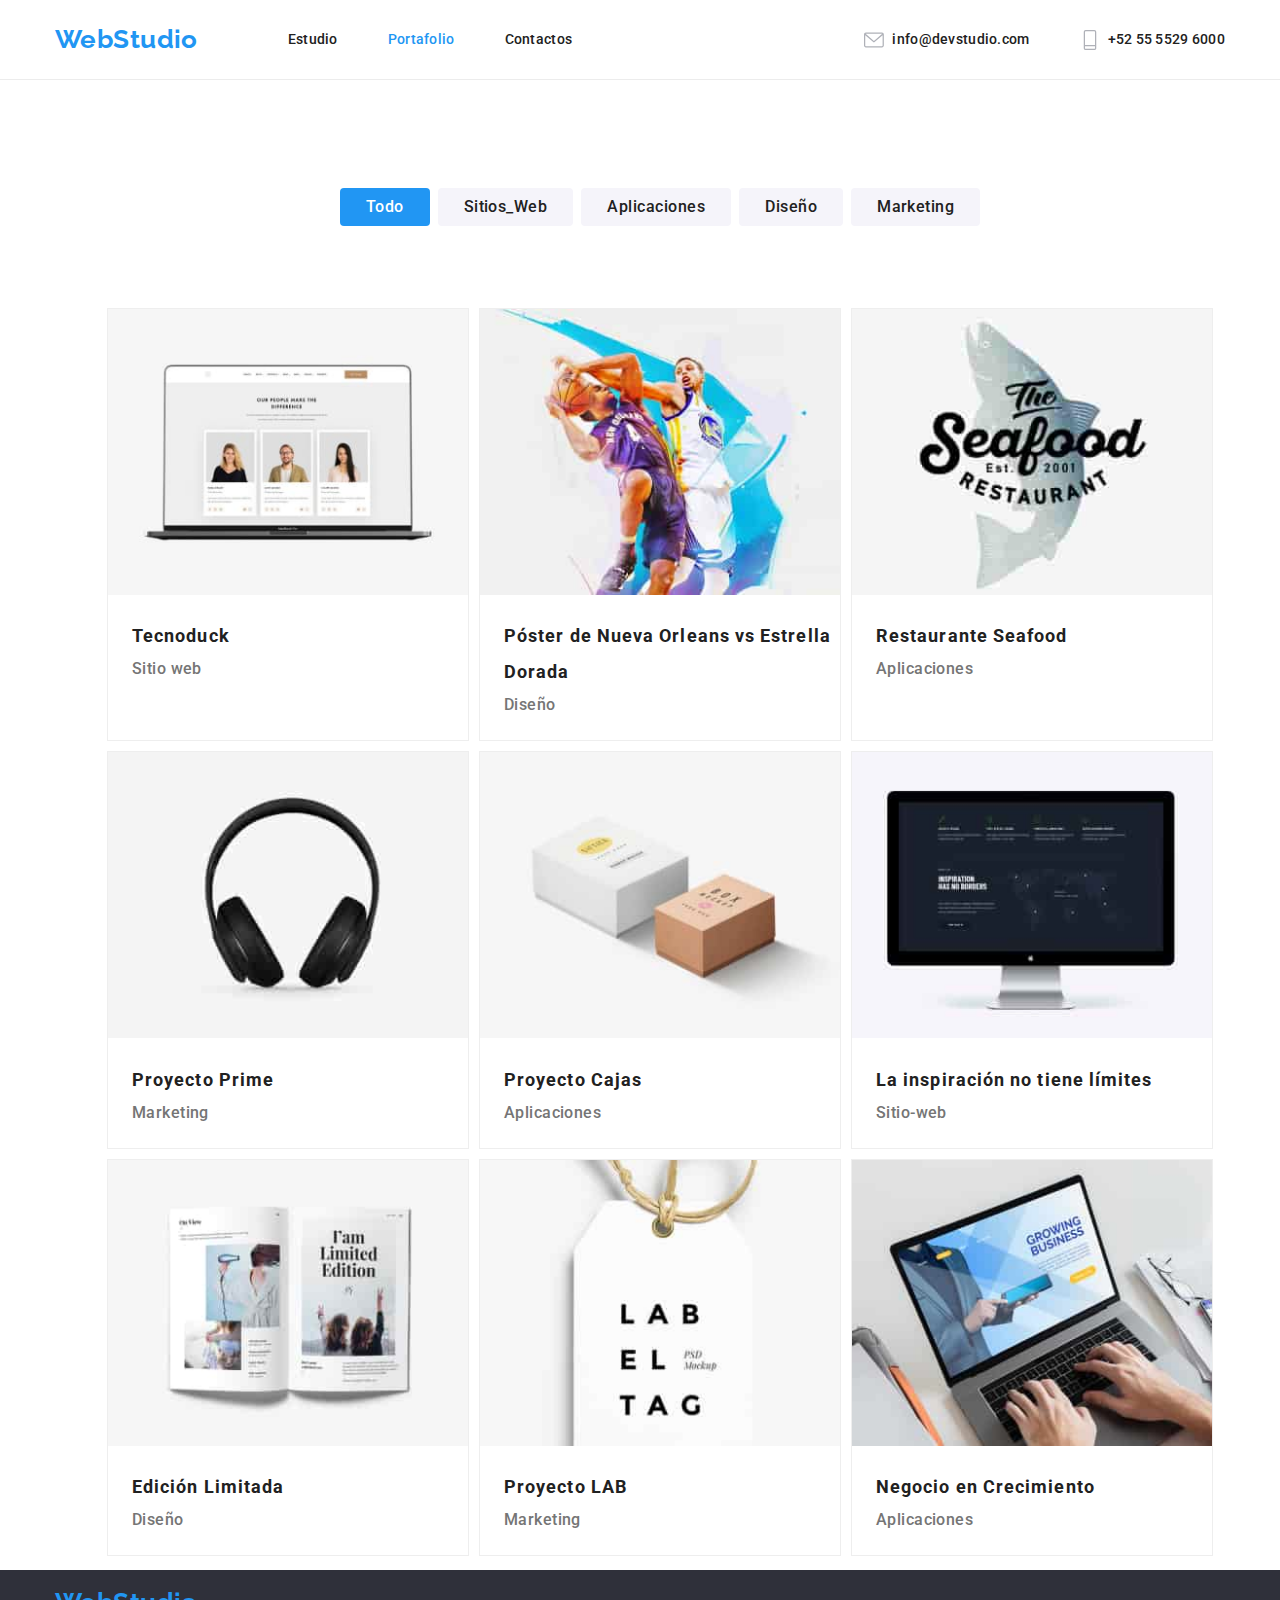
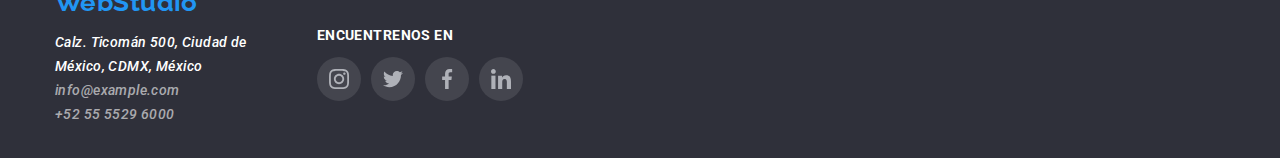
==== portfolio.html @ abdca2fd "first commit" ====
<!DOCTYPE html>
<html lang="en">
  <head>
    <meta charset="UTF-8" />
    <meta name="viewport" content="width=device-width, initial-scale=1.0" />
    <title>Portafolio</title>
    <link
      rel="stylesheet"
      href="https://cdnjs.cloudflare.com/ajax/libs/modern-normalize/1.0.0/modern-normalize.min.css"
    />
    <link rel="stylesheet" href="./css/styles.css" />
  </head>
  <body>
    <h1 class="ghost">portafolio</h1>
    <header class="header">
      <div class="header container">
        <nav class="header gap">
          <a class="link webstudio" href="index.html">WebStudio</a>
          <ul class="list gap">
            <li><a class="link textNavigation" href="index.html">Estudio</a></li>
            <li><a class="link linkNavigation" href="portfolio.html">Portafolio</a></li>
            <li><a class="link textNavigation" href="#">Contactos</a></li>
          </ul>
        </nav>
        <ul class="list textNavigation gap">
          <li class="contact_item">
            <a class="link link_icon textNavigation contact_item" href="mailto:info@devstudio.com">
              <svg class="contact_icon">
                <use href="./icons/symbol-defs.svg#icon-sobre"></use>
              </svg>
              <p>info@devstudio.com</p>
            </a>
          </li>
          <li class="contact_item">
            <a class="link link_icon textNavigation contact_item" href="tel:+525555296000">
              <svg class="contact_icon">
                <use href="./icons/symbol-defs.svg#icon-telefono"></use>
              </svg>
              <p>+52 55 5529 6000</p>
            </a>
          </li>
        </ul>
      </div>
    </header>
    <main class="main container">
      <section class="section filter_group">
        <ul class="list filter filter_gap">
          <li><button class="button all" type="button">Todo</button></li>
          <li><button class="button" type="button">Sitios_Web</button></li>
          <li><button class="button" type="button">Aplicaciones</button></li>
          <li><button class="button" type="button">Diseño</button></li>
          <li><button class="button" type="button">Marketing</button></li>
        </ul>
      </section>
      <section>
        <ul class="list proyect_section">
          <li class="proyect_li">
            <a class="link" href="#">
              <img src="./images/proyecto1.jpg" alt="tecnoduck" width="360" />
              <h3 class="proyectTitle">Tecnoduck</h3>
              <p class="proyect">Sitio web</p>
            </a>
          </li>
          <li class="proyect_li">
            <a class="link" href="#">
              <img
                src="./images/proyecto2.jpg"
                alt="poster nuevo orleans vs estrella dorada"
                width="360"
              />
              <h3 class="proyectTitle">Póster de Nueva Orleans vs Estrella Dorada</h3>
              <p class="proyect">Diseño</p>
            </a>
          </li>
          <li class="proyect_li">
            <a class="link" href="#">
              <img src="./images/proyecto3.jpg" alt="restaurante sea food" width="360" />
              <h3 class="proyectTitle">Restaurante Seafood</h3>
              <p class="proyect">Aplicaciones</p>
            </a>
          </li>
          <li class="proyect_li">
            <a class="link" href="#">
              <img src="./images/proyecto4.jpg" alt="proyecto prime" width="360" />
              <h3 class="proyectTitle">Proyecto Prime</h3>
              <p class="proyect">Marketing</p>
            </a>
          </li>
          <li class="proyect_li">
            <a class="link" href="#">
              <img src="./images/proyecto5.jpg" alt="proyecto cajas" width="360" />
              <h3 class="proyectTitle">Proyecto Cajas</h3>
              <p class="proyect">Aplicaciones</p>
            </a>
          </li>
          <li class="proyect_li">
            <a class="link" href="#">
              <img src="./images/proyecto6.jpg" alt="la inspiracion no tiene limites" width="360" />
              <h3 class="proyectTitle">La inspiración no tiene límites</h3>
              <p class="proyect">Sitio-web</p>
            </a>
          </li>
          <li class="proyect_li">
            <a class="link" href="#">
              <img src="./images/proyecto7.jpg" alt="edicion limitada" width="360" />
              <h3 class="proyectTitle">Edición Limitada</h3>
              <p class="proyect">Diseño</p>
            </a>
          </li>
          <li class="proyect_li">
            <a class="link" href="#">
              <img src="./images/proyecto8.jpg" alt="proyecto lab" width="360" />
              <h3 class="proyectTitle">Proyecto LAB</h3>
              <p class="proyect">Marketing</p>
            </a>
          </li>
          <li class="proyect_li">
            <a class="link" href="#">
              <img src="./images/proyecto9.jpg" alt="negocio en crecimiento" width="360" />
              <h3 class="proyectTitle">Negocio en Crecimiento</h3>
              <p class="proyect">Aplicaciones</p>
            </a>
          </li>
        </ul>
      </section>
    </main>
    <footer class="fondoOscuro section footer_height">
      <div class="container foot">
        <div>
          <a class="link webstudio" href="#">WebStudio</a>
          <address>
            <ul class="list footer p-0">
              <li>
                <a class="link whiteNavigation" href="#"
                  >Calz. Ticomán 500, Ciudad de <br />México, CDMX, México</a
                >
              </li>
              <li>
                <a class="link grayNavigation" href="mailto:info@example.com">info@example.com</a>
              </li>
              <li>
                <a class="link grayNavigation" href="tel:++525555296000 ">+52 55 5529 6000 </a>
              </li>
            </ul>
          </address>
        </div>
        <div>
          <h3 class="footer_social">ENCUENTRENOS EN</h3>
          <ul class="list p-0">
            <li>
              <a class="footer_icon" href="#"
                ><svg class="worker_icon">
                  <use href="./icons/symbol-defs.svg#icon-instagram-1"></use>
                </svg>
              </a>
            </li>
            <li>
              <a class="footer_icon" href="#">
                <svg class="worker_icon">
                  <use href="./icons/symbol-defs.svg#icon-twitter-1"></use>
                </svg>
              </a>
            </li>
            <li>
              <a class="footer_icon" href="#">
                <svg class="worker_icon">
                  <use href="./icons/symbol-defs.svg#icon-facebook-1"></use>
                </svg>
              </a>
            </li>
            <li>
              <a class="footer_icon" href="#">
                <svg class="worker_icon">
                  <use href="./icons/symbol-defs.svg#icon-linkedin-1"></use>
                </svg>
              </a>
            </li>
          </ul>
        </div>
      </div>
    </footer>
  </body>
</html>
---- css/styles.css ----
@import url('https://fonts.googleapis.com/css2?family=Raleway:ital,wght@0,700;1,700&display=swap');
@import url('https://fonts.googleapis.com/css2?family=Roboto:ital,wght@0,400;0,500;0,700;0,900;1,400;1,500;1,700;1,900&display=swap');

:root {
  --main-color: rgba(255, 255, 255, 1);
  --primary-color: rgba(47, 48, 58, 1);
  --webstudio-color: rgba(33, 150, 243, 1);
  --text-color: rgba(33, 33, 33, 1);
  --paragraph-color: rgba(117, 117, 117, 1);
  --filter-color: rgba(245, 244, 250, 1);
  --icon-color: rgba(175, 177, 184, 1);
}
body {
  color: var(--text-color, black);
  background-color: var(--main-color, white);
  font-family: 'Roboto', sans-serif;
  font-size: 14px;
  font-weight: 500;
  line-height: 1.17;
  letter-spacing: 0.03em;
  /*margin: 0%;*/
}
.ghost {
  display: none;
}

header {
  border-bottom: 1px solid rgba(236, 236, 236, 1);
}
.list .link:hover {
  color: var(--webstudio-color);
}
.list .link:focus {
  color: var(--webstudio-color);
}
.link {
  text-decoration: none;
}
.list {
  list-style: none;
  display: flex;
  gap: 10px;
}
.link:hover .contact_icon {
  fill: var(--webstudio-color);
}
.link:focus .contact_icon {
  fill: var(--webstudio-color);
}
.webstudio {
  color: var(--webstudio-color);
  font-family: 'Raleway', sans-serif;
  font-weight: 700;
  font-size: 26px;
}
.textNavigation {
  color: var(--text-color);
  letter-spacing: 0.02em;
}
.list .linkNavigation {
  color: var(--webstudio-color, rgb(30, 123, 185));
  letter-spacing: 0.02em;
}
.whiteNavigation {
  color: var(--main-color, white);
  line-height: 1.71;
}
.grayNavigation {
  color: rgb(255, 255, 255, 0.6);
  line-height: 1.71;
}
.header {
  display: flex;
  justify-content: space-between;
  align-items: center;
  height: 80px;
}
.contact_item {
  display: flex;
  gap: 8px;
  align-items: center;
}
.contact_icon {
  width: 20px;
  height: 20px;
  fill: var(--icon-color);
}
.fondoOscuro {
  background-color: var(--primary-color);
  display: flex;
  flex-direction: column;
  justify-content: center;
  background-image: linear-gradient(to bottom, rgba(47, 48, 58, 0.4), rgba(255, 255, 255, 0)),
    url(../images/heroImage.jpg);
  background-repeat: no-repeat;
  background-size: auto;
}
.solutions {
  color: var(--main-color, white);
  font-size: 44px;
  font-weight: 900;
  line-height: 1.36;
  letter-spacing: 0.06em;
  text-align: center;
  align-self: center;
}
.hero {
  padding-top: 179px;
  padding-bottom: 179px;
}
.featureTitle {
  font-weight: 700;
  line-height: 1.17;
}
.feature {
  color: var(--paragraph-color, black);
  line-height: 1.71;
  letter-spacing: 0.03em;
}
.icon_container {
  display: flex;
  flex-wrap: wrap;
  width: 270px;
  height: 120px;
  background-color: rgba(245, 244, 250, 1);
  align-content: center;
  justify-content: center;
}
.feature_icon {
  width: 70px;
  height: 70px;
}
.nosotros {
  font-size: 36px;
  font-weight: 700;
  text-align: center;
  margin-bottom: 50px;
}
.name {
  font-size: 16px;
}
.profession {
  color: var(--paragraph-color, black);
}
.worker_list {
  display: flex;
  gap: 10px;
  align-items: center;
  justify-content: center;
}
.worker_social {
  display: flex;
  flex-wrap: wrap;
  align-content: center;
  justify-content: center;
  width: 44px;
  height: 44px;
  border-radius: 50%;
  cursor: pointer;
}
.worker_icon {
  width: 20px;
  height: 20px;
  fill: var(--icon-color);
}
.worker_social:hover {
  background-color: var(--webstudio-color);
}
.worker_social:hover .worker_icon {
  fill: var(--main-color);
}
.worker_social:focus {
  background-color: var(--webstudio-color);
}
.worker_social:focus .worker_icon {
  fill: var(--main-color);
}
.client {
  padding-top: 59px;
  padding-bottom: 151px;
}
.client_list {
  display: flex;
  gap: 30px;
  align-items: center;
  justify-content: center;
}
.client_item {
  display: flex;
  width: 170px;
  height: 81px;
  border-radius: 4px;
  border: 1px solid rgba(175, 177, 184, 0.979);
  align-items: center;
  justify-content: center;
  cursor: pointer;
}
.client_icon {
  width: 106px;
  height: 52px;
  fill: var(--icon-color);
}
.client_item:hover {
  border-color: var(--webstudio-color);
}
.client_item:hover .client_icon {
  fill: var(--webstudio-color);
}
.client_item:focus {
  border-color: var(--webstudio-color);
}
.client_item:focus .client_icon {
  fill: var(--webstudio-color);
}
.button {
  background-color: var(--webstudio-color, rgb(33, 147, 243));
  color: var(--main-color, white);
  /*width: 261px;
  height: 50px;*/
  cursor: pointer;
  font-family: 'Roboto', sans-serif;
  font-size: 16px;
  font-weight: 700;
  line-height: 1.87;
  letter-spacing: 0.06em;
  border-style: none;
  border-radius: 4px;
  box-shadow: 0px 4px 4px 0px rgba(0, 0, 0, 0, 15);
  align-self: center;
  padding: 10px 2px;
}
.list .button {
  background-color: var(--filter-color, rgb(200, 206, 209));
  color: var(--text-color, rgb(63, 53, 53));
  cursor: pointer;
  font-family: 'Roboto', sans-serif;
  font-size: 16px;
  font-weight: 500;
  line-height: 1.62;
  letter-spacing: 0.03em;
  border-style: none;
  border-radius: 4px;
  box-shadow: 0px 4px 4px 0px rgba(0, 0, 0, 0, 15);
  padding: 6px 26px;
  /*width: max-content;
  height: max-content;*/
}
.list .all {
  color: var(--main-color);
  background-color: var(--webstudio-color);
}
.list .button:hover {
  color: var(--main-color);
  background-color: var(--webstudio-color);
  box-shadow: 0px 2px 2px 0px rgba(0, 0, 0, 0.12), 0px 1px 2px 0px rgba(0, 0, 0, 0.08),
    0px 3px 1px 0px rgba(0, 0, 0, 0.1);
}
.list .button:focus {
  color: var(--main-color);
  background-color: var(--webstudio-color);
  box-shadow: 0px 2px 2px 0px rgba(0, 0, 0, 0.12), 0px 1px 2px 0px rgba(0, 0, 0, 0.08),
    0px 3px 1px 0px rgba(0, 0, 0, 0.1);
}
/*.list .button:focus {
  outline: none;
}*/
.list .proyectTitle {
  color: rgba(33, 33, 33, 1);
  font-size: 18px;
  font-weight: 700;
  line-height: 2;
  letter-spacing: 0.06em;
  padding-left: 24px;
  padding-top: 20px;
  margin: 0px;
}
.list .proyect {
  color: var(--paragraph-color, black);
  font-size: 16px;
  line-height: 1.87;
  padding-left: 24px;
  padding-bottom: 20px;
  margin: 0px;
}
.main {
  display: flex;
  flex-direction: column;
}
.container {
  width: 1200px;
  align-self: center;
  margin: 0 auto;
  padding: 0 15px;
}
.p-0 {
  padding: 0%;
}
.footer {
  display: flex;
  flex-direction: column;
  gap: 0px;
}
.foot {
  display: flex;
  flex-wrap: wrap;
  gap: 70px;
  align-items: center;
}
.footer_social {
  color: var(--main-color);
  font-size: 14px;
  letter-spacing: 0.42px;
}
.footer_icon {
  display: flex;
  flex-wrap: wrap;
  align-content: center;
  justify-content: center;
  width: 44px;
  height: 44px;
  background-color: rgba(255, 255, 255, 0.1);
  border-radius: 50%;
  cursor: pointer;
}
.footer_icon:hover {
  background-color: var(--webstudio-color);
}
.footer_icon:focus {
  background-color: var(--webstudio-color);
}
.card_set {
  display: flex;
  flex-wrap: wrap;
  gap: 10px;
}
.worker {
  background-color: var(--main-color);
  text-align: center;
  border-radius: 0px 0px 4px 4px;
  box-shadow: 0px 2px 1px 0px rgba(0, 0, 0, 0.2), 0px 1px 1px 0px rgba(0, 0, 0, 0.14),
    0px 1px 3px 0px rgba(0, 0, 0, 0.12);
  flex-basis: calc((100% - 3 * 23px) / 4);
  padding-bottom: 30px;
}
.equip {
  background-color: rgba(245, 244, 250, 1);
}
.photo {
  object-fit: fill;
}
.item {
  flex-basis: calc((100% - 2 * 23px) / 3);
  border-bottom: 1px solid rgba(238, 238, 238, 1);
}
.about_us {
  padding-bottom: 50px;
}
.feature_item {
  flex-basis: calc((100% - 3 * 23px) / 4);
}
.feature_height {
  display: flex;
  align-items: center;
}
.proyect_section {
  display: flex;
  flex-wrap: wrap;
  flex-direction: row;
  justify-content: center;
  gap: 10px;
}
.proyect_li {
  flex-basis: calc((100% - 2 * 30px) / 3);
  border: 1px solid rgba(238, 238, 238, 1);
  cursor: pointer;
}
.proyect_li:hover {
  box-shadow: 1px 4px 6px 0px rgba(0, 0, 0, 0.16), 0px 4px 4px 0px rgba(0, 0, 0, 0.06),
    0px 1px 1px 0px rgba(0, 0, 0, 0.12);
}
.filter {
  display: flex;
  justify-content: center;
}
.section {
  padding-top: 94px;
  padding-bottom: 94px;
}

.footer_height {
  height: 64px;
  background-image: none;
}
.gap {
  gap: 50px;
}
.filter_group {
  padding-bottom: 54px;
}
.filter_gap {
  gap: 8px;
}
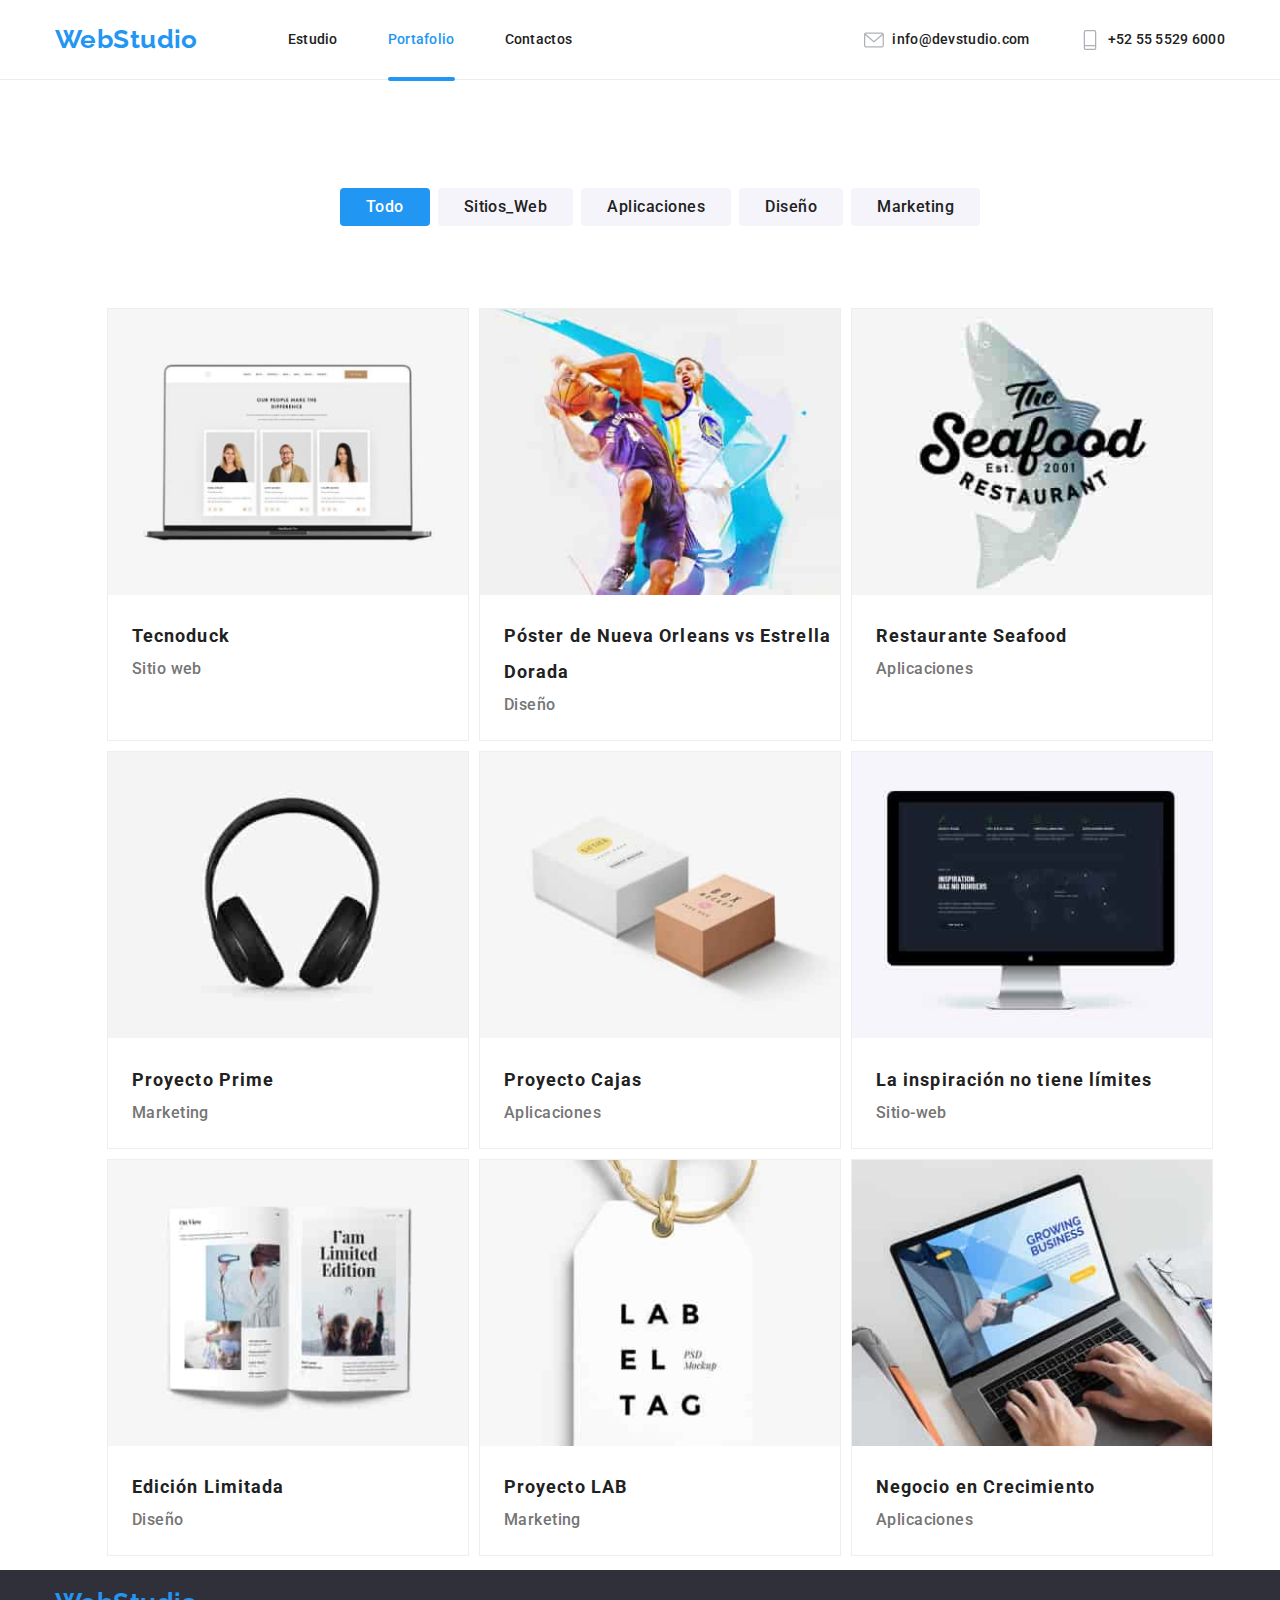
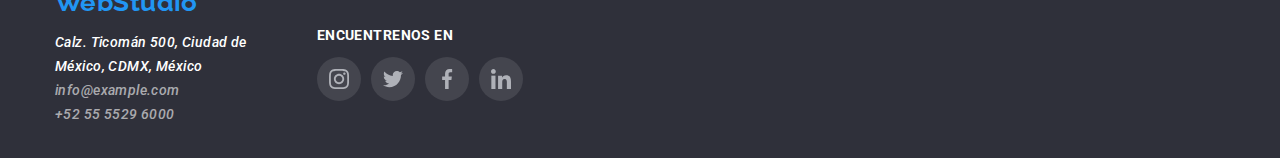
==== commit 408ecc51: "transiciones y modal" ====
--- a/portfolio.html
+++ b/portfolio.html
@@ -18,7 +18,9 @@
           <a class="link webstudio" href="index.html">WebStudio</a>
           <ul class="list gap">
             <li><a class="link textNavigation" href="index.html">Estudio</a></li>
-            <li><a class="link linkNavigation" href="portfolio.html">Portafolio</a></li>
+            <li class="seleccionated">
+              <a class="link linkNavigation" href="portfolio.html">Portafolio</a>
+            </li>
             <li><a class="link textNavigation" href="#">Contactos</a></li>
           </ul>
         </nav>
@@ -56,67 +58,134 @@
         <ul class="list proyect_section">
           <li class="proyect_li">
             <a class="link" href="#">
-              <img src="./images/proyecto1.jpg" alt="tecnoduck" width="360" />
+              <div class="image_proyect">
+                <img src="./images/proyecto1.jpg" alt="tecnoduck" width="360" />
+                <p class="proyect_paragraph">
+                  Tecnoduck es una plataforma de distribución de coronavirus de última generación.
+                  Las compañías usan esta plataforma para el espionaje digital y los ataques a los
+                  servidores seguros de la competencia.
+                </p>
+              </div>
               <h3 class="proyectTitle">Tecnoduck</h3>
               <p class="proyect">Sitio web</p>
             </a>
           </li>
           <li class="proyect_li">
             <a class="link" href="#">
-              <img
-                src="./images/proyecto2.jpg"
-                alt="poster nuevo orleans vs estrella dorada"
-                width="360"
-              />
+              <div class="image_proyect">
+                <img
+                  src="./images/proyecto2.jpg"
+                  alt="poster nuevo orleans vs estrella dorada"
+                  width="360"
+                />
+                <p class="proyect_paragraph">
+                  Tecnoduck es una plataforma de distribución de coronavirus de última generación.
+                  Las compañías usan esta plataforma para el espionaje digital y los ataques a los
+                  servidores seguros de la competencia.
+                </p>
+              </div>
               <h3 class="proyectTitle">Póster de Nueva Orleans vs Estrella Dorada</h3>
               <p class="proyect">Diseño</p>
             </a>
           </li>
           <li class="proyect_li">
             <a class="link" href="#">
-              <img src="./images/proyecto3.jpg" alt="restaurante sea food" width="360" />
+              <div class="image_proyect">
+                <img src="./images/proyecto3.jpg" alt="restaurante sea food" width="360" />
+                <p class="proyect_paragraph">
+                  Tecnoduck es una plataforma de distribución de coronavirus de última generación.
+                  Las compañías usan esta plataforma para el espionaje digital y los ataques a los
+                  servidores seguros de la competencia.
+                </p>
+              </div>
               <h3 class="proyectTitle">Restaurante Seafood</h3>
               <p class="proyect">Aplicaciones</p>
             </a>
           </li>
           <li class="proyect_li">
             <a class="link" href="#">
-              <img src="./images/proyecto4.jpg" alt="proyecto prime" width="360" />
+              <div class="image_proyect">
+                <img src="./images/proyecto4.jpg" alt="proyecto prime" width="360" />
+                <p class="proyect_paragraph">
+                  Tecnoduck es una plataforma de distribución de coronavirus de última generación.
+                  Las compañías usan esta plataforma para el espionaje digital y los ataques a los
+                  servidores seguros de la competencia.
+                </p>
+              </div>
               <h3 class="proyectTitle">Proyecto Prime</h3>
               <p class="proyect">Marketing</p>
             </a>
           </li>
           <li class="proyect_li">
             <a class="link" href="#">
-              <img src="./images/proyecto5.jpg" alt="proyecto cajas" width="360" />
+              <div class="image_proyect">
+                <img src="./images/proyecto5.jpg" alt="proyecto cajas" width="360" />
+                <p class="proyect_paragraph">
+                  Tecnoduck es una plataforma de distribución de coronavirus de última generación.
+                  Las compañías usan esta plataforma para el espionaje digital y los ataques a los
+                  servidores seguros de la competencia.
+                </p>
+              </div>
               <h3 class="proyectTitle">Proyecto Cajas</h3>
               <p class="proyect">Aplicaciones</p>
             </a>
           </li>
           <li class="proyect_li">
             <a class="link" href="#">
-              <img src="./images/proyecto6.jpg" alt="la inspiracion no tiene limites" width="360" />
+              <div class="image_proyect">
+                <img
+                  src="./images/proyecto6.jpg"
+                  alt="la inspiracion no tiene limites"
+                  width="360"
+                />
+                <p class="proyect_paragraph">
+                  Tecnoduck es una plataforma de distribución de coronavirus de última generación.
+                  Las compañías usan esta plataforma para el espionaje digital y los ataques a los
+                  servidores seguros de la competencia.
+                </p>
+              </div>
               <h3 class="proyectTitle">La inspiración no tiene límites</h3>
               <p class="proyect">Sitio-web</p>
             </a>
           </li>
           <li class="proyect_li">
             <a class="link" href="#">
-              <img src="./images/proyecto7.jpg" alt="edicion limitada" width="360" />
+              <div class="image_proyect">
+                <img src="./images/proyecto7.jpg" alt="edicion limitada" width="360" />
+                <p class="proyect_paragraph">
+                  Tecnoduck es una plataforma de distribución de coronavirus de última generación.
+                  Las compañías usan esta plataforma para el espionaje digital y los ataques a los
+                  servidores seguros de la competencia.
+                </p>
+              </div>
               <h3 class="proyectTitle">Edición Limitada</h3>
               <p class="proyect">Diseño</p>
             </a>
           </li>
           <li class="proyect_li">
             <a class="link" href="#">
-              <img src="./images/proyecto8.jpg" alt="proyecto lab" width="360" />
+              <div class="image_proyect">
+                <img src="./images/proyecto8.jpg" alt="proyecto lab" width="360" />
+                <p class="proyect_paragraph">
+                  Tecnoduck es una plataforma de distribución de coronavirus de última generación.
+                  Las compañías usan esta plataforma para el espionaje digital y los ataques a los
+                  servidores seguros de la competencia.
+                </p>
+              </div>
               <h3 class="proyectTitle">Proyecto LAB</h3>
               <p class="proyect">Marketing</p>
             </a>
           </li>
           <li class="proyect_li">
             <a class="link" href="#">
-              <img src="./images/proyecto9.jpg" alt="negocio en crecimiento" width="360" />
+              <div class="image_proyect">
+                <img src="./images/proyecto9.jpg" alt="negocio en crecimiento" width="360" />
+                <p class="proyect_paragraph">
+                  Tecnoduck es una plataforma de distribución de coronavirus de última generación.
+                  Las compañías usan esta plataforma para el espionaje digital y los ataques a los
+                  servidores seguros de la competencia.
+                </p>
+              </div>
               <h3 class="proyectTitle">Negocio en Crecimiento</h3>
               <p class="proyect">Aplicaciones</p>
             </a>
--- a/css/styles.css
+++ b/css/styles.css
@@ -9,6 +9,9 @@
   --paragraph-color: rgba(117, 117, 117, 1);
   --filter-color: rgba(245, 244, 250, 1);
   --icon-color: rgba(175, 177, 184, 1);
+  --trans: color 250ms cubic-bezier(0.4, 0, 0.2, 1);
+  --trans-icon: fill 250ms cubic-bezier(0.4, 0, 0.2, 1);
+  --trans-bg: background-color 250ms cubic-bezier(0.4, 0, 0.2, 1);
 }
 body {
   color: var(--text-color, black);
@@ -35,6 +38,7 @@
 }
 .link {
   text-decoration: none;
+  transition: var(--trans);
 }
 .list {
   list-style: none;
@@ -61,6 +65,20 @@
   color: var(--webstudio-color, rgb(30, 123, 185));
   letter-spacing: 0.02em;
 }
+.seleccionated {
+  position: relative;
+}
+.seleccionated::after {
+  content: '';
+  position: absolute;
+  left: 0;
+  bottom: -33px;
+  display: inline-block;
+  width: 100%;
+  background-color: var(--webstudio-color);
+  height: 4px;
+  border-radius: 2px;
+}
 .whiteNavigation {
   color: var(--main-color, white);
   line-height: 1.71;
@@ -84,6 +102,7 @@
   width: 20px;
   height: 20px;
   fill: var(--icon-color);
+  transition: var(--trans-icon);
 }
 .fondoOscuro {
   background-color: var(--primary-color);
@@ -104,6 +123,51 @@
   text-align: center;
   align-self: center;
 }
+/* modal */
+.backdrop {
+  display: flex;
+  position: fixed;
+  top: 0px;
+  left: 0px;
+  right: 0px;
+  bottom: 0px;
+  background-color: rgba(0, 0, 0, 0.2);
+  align-items: center;
+  justify-content: center;
+}
+.modal {
+  position: relative;
+  width: 528px;
+  height: 581px;
+  border-radius: 4px;
+  background: rgb(255, 255, 255);
+  box-shadow: 0px 2px 1px 0px rgba(0, 0, 0, 0.2), 0px 1px 1px 0px rgba(0, 0, 0, 0.14),
+    0px 1px 3px 0px rgba(0, 0, 0, 0.12);
+}
+.is-hidden {
+  opacity: 0;
+  visibility: hidden;
+  pointer-events: none;
+}
+.modal_close {
+  position: absolute;
+  display: flex;
+  top: 8px;
+  right: 8px;
+  width: 30px;
+  height: 30px;
+  border-radius: 50%;
+  border-color: rgba(0, 0, 0, 0.1);
+  background-color: var(--main-color);
+  justify-content: center;
+  align-items: center;
+}
+.close_icon {
+  width: 18px;
+  height: 18px;
+  fill: rgba(0, 0, 0, 1);
+}
+/* modal */
 .hero {
   padding-top: 179px;
   padding-bottom: 179px;
@@ -157,11 +221,13 @@
   height: 44px;
   border-radius: 50%;
   cursor: pointer;
+  transition: var(--trans-bg);
 }
 .worker_icon {
   width: 20px;
   height: 20px;
   fill: var(--icon-color);
+  transition: var(--trans-icon);
 }
 .worker_social:hover {
   background-color: var(--webstudio-color);
@@ -194,11 +260,13 @@
   align-items: center;
   justify-content: center;
   cursor: pointer;
+  transition: border-color 250ms cubic-bezier(0.4, 0, 0.2, 1);
 }
 .client_icon {
   width: 106px;
   height: 52px;
   fill: var(--icon-color);
+  transition: var(--trans-icon);
 }
 .client_item:hover {
   border-color: var(--webstudio-color);
@@ -227,7 +295,7 @@
   border-radius: 4px;
   box-shadow: 0px 4px 4px 0px rgba(0, 0, 0, 0, 15);
   align-self: center;
-  padding: 10px 2px;
+  padding: 10px 20px;
 }
 .list .button {
   background-color: var(--filter-color, rgb(200, 206, 209));
@@ -242,6 +310,7 @@
   border-radius: 4px;
   box-shadow: 0px 4px 4px 0px rgba(0, 0, 0, 0, 15);
   padding: 6px 26px;
+  transition: var(--trans-bg);
   /*width: max-content;
   height: max-content;*/
 }
@@ -321,6 +390,7 @@
   background-color: rgba(255, 255, 255, 0.1);
   border-radius: 50%;
   cursor: pointer;
+  transition: var(--trans-bg);
 }
 .footer_icon:hover {
   background-color: var(--webstudio-color);
@@ -346,11 +416,26 @@
   background-color: rgba(245, 244, 250, 1);
 }
 .photo {
-  object-fit: fill;
-}
-.item {
-  flex-basis: calc((100% - 2 * 23px) / 3);
+  object-fit: cover;
+}
+.about_item {
+  display: flex;
+  flex-basis: calc((100% - 2 * 25px) / 3);
   border-bottom: 1px solid rgba(238, 238, 238, 1);
+  position: relative;
+}
+.about_paragraph {
+  display: flex;
+  background-color: rgba(47, 48, 58, 0.8);
+  width: 100%;
+  height: 23.8%;
+  margin: 0px;
+  color: var(--main-color);
+  text-transform: uppercase;
+  justify-content: center;
+  align-items: center;
+  position: absolute;
+  bottom: 0%;
 }
 .about_us {
   padding-bottom: 50px;
@@ -378,6 +463,29 @@
   box-shadow: 1px 4px 6px 0px rgba(0, 0, 0, 0.16), 0px 4px 4px 0px rgba(0, 0, 0, 0.06),
     0px 1px 1px 0px rgba(0, 0, 0, 0.12);
 }
+.image_proyect {
+  position: relative;
+  overflow: hidden;
+}
+/* tarjetas de proyectos */
+.proyect_paragraph {
+  position: absolute;
+  top: 100%;
+  width: 370px;
+  height: 294px;
+  margin: 0%;
+  color: var(--main-color);
+  font-size: 18px;
+  font-weight: 400;
+  line-height: 1.55;
+  background-color: rgba(33, 150, 243, 0.9);
+  padding: 63px 24px;
+  transition: top 250ms cubic-bezier(0.4, 0, 0.2, 1);
+}
+.image_proyect:hover .proyect_paragraph {
+  top: 0%;
+}
+/* tarjetas de proyectos */
 .filter {
   display: flex;
   justify-content: center;
